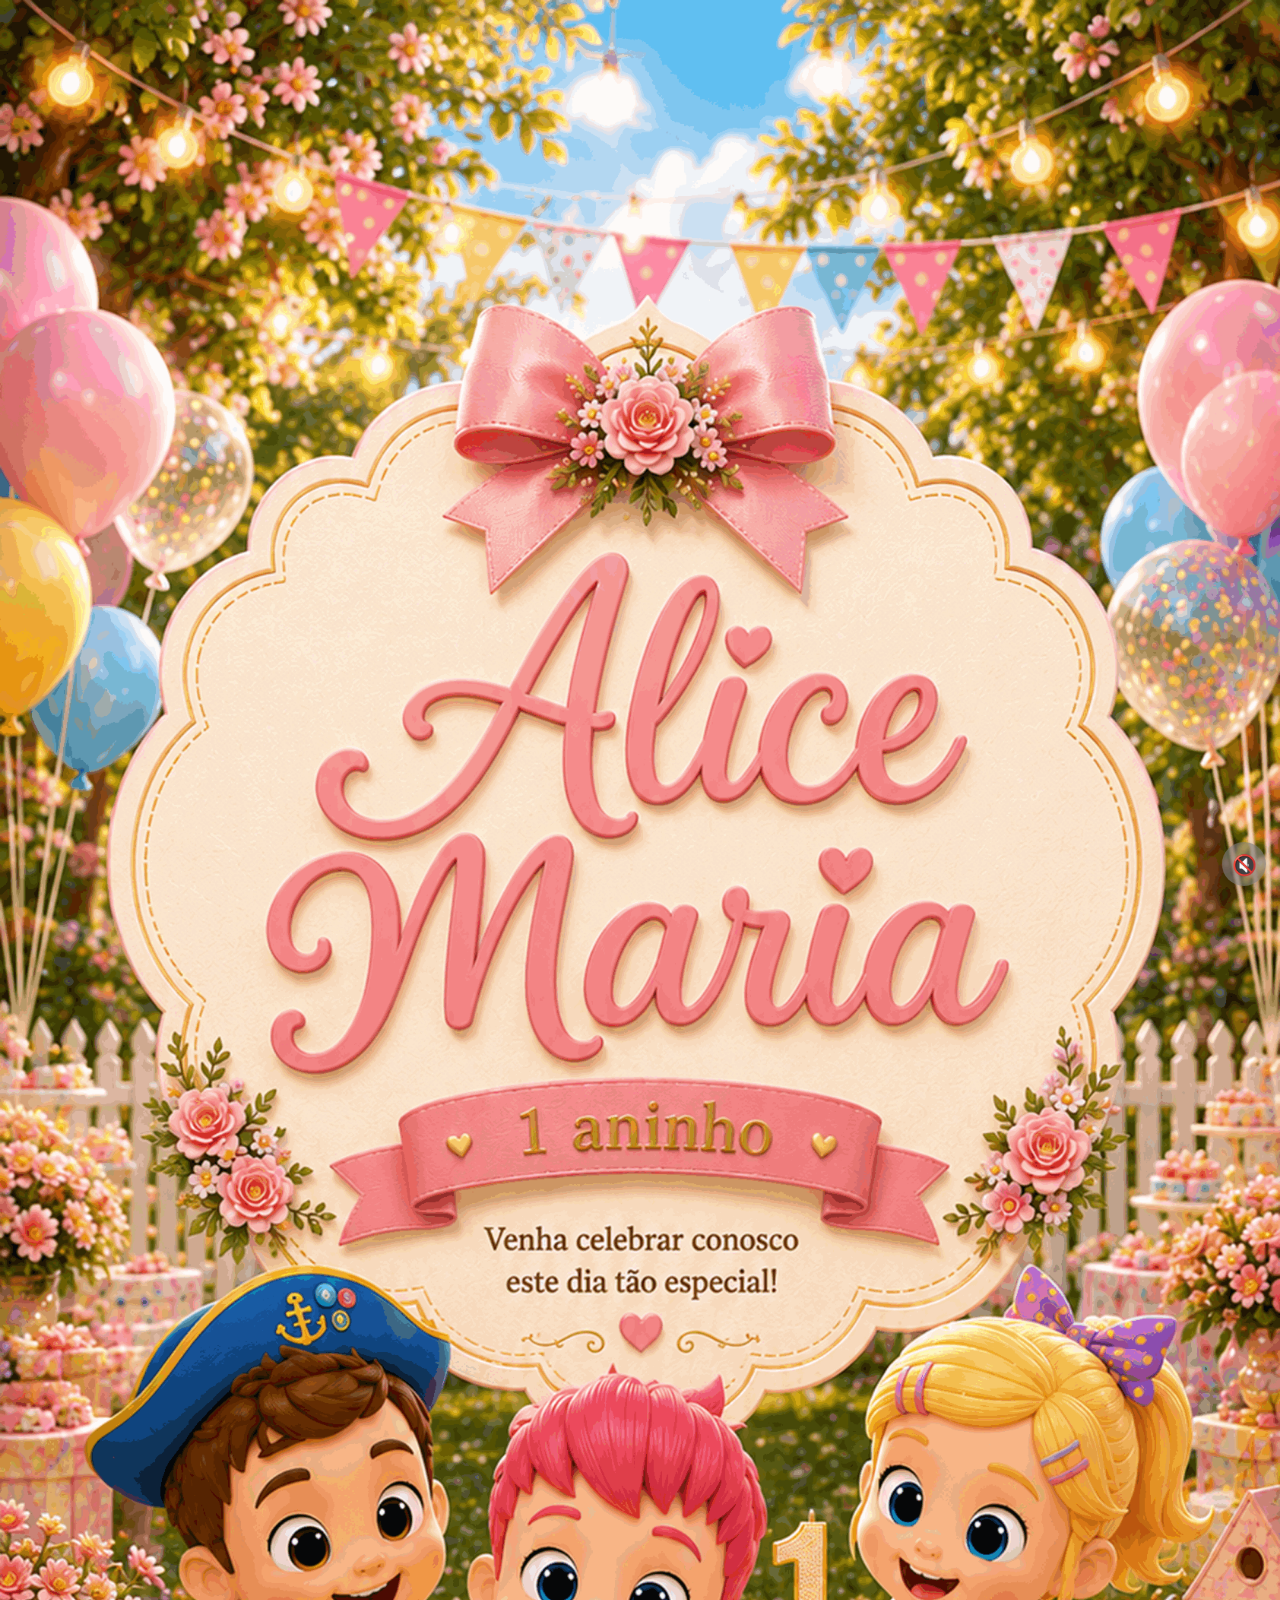
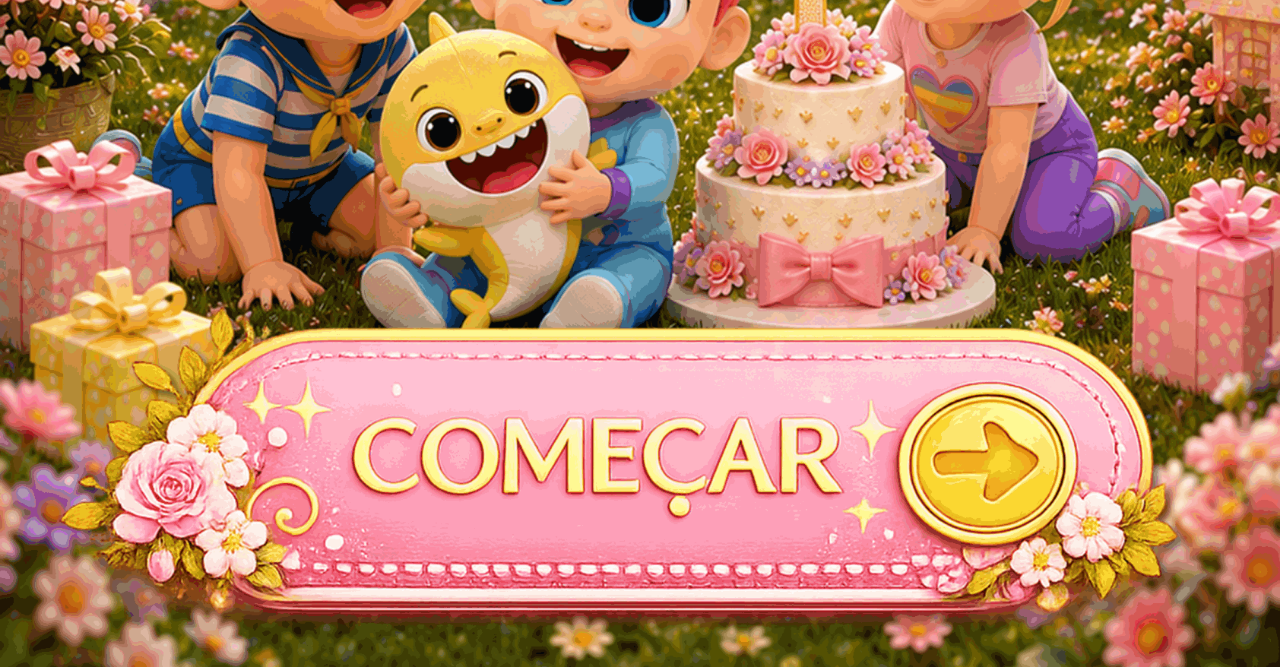
==== index.html @ 955178db "Add files via upload" ====
<!doctype html>
<html lang="pt-BR"><head><meta charset="utf-8"><meta name="viewport" content="width=device-width,initial-scale=1,viewport-fit=cover"><title>Convite Alice Maria</title><link rel="stylesheet" href="assets/css/convite.css"></head>
<body>
<div class="convite">
<img src="assets/images/pagina1.png" alt="Convite Alice Maria — Página 1">
<a class="hit" href="pagina2.html" aria-label="Começar" style="left:7.5%;top:84.8%;width:85%;height:12%;"></a>
</div>
<button class="music-toggle" aria-label="Música">🔇</button>
<script src="assets/js/music.js"></script>
</body></html>
---- assets/css/convite.css ----
*{box-sizing:border-box}
html,body{margin:0;padding:0;background:#fff}
body{font-family:Arial,sans-serif;overflow-x:hidden}
.convite{position:relative;width:100%;max-width:1684px;margin:0 auto;line-height:0}
.convite img{display:block;width:100%;height:auto}
.hit{position:absolute;display:block;z-index:10;background:transparent;cursor:pointer}
.music-toggle{position:fixed;right:14px;bottom:14px;z-index:100;width:44px;height:44px;border:0;border-radius:50%;background:rgba(255,105,160,.9);color:#fff;font-size:20px;line-height:44px;text-align:center;box-shadow:0 2px 10px rgba(0,0,0,.2);cursor:pointer}
.music-toggle.off{background:rgba(120,120,120,.65)}
.external-placeholder{cursor:pointer}
@media (min-width:1685px){.convite{width:1684px}}
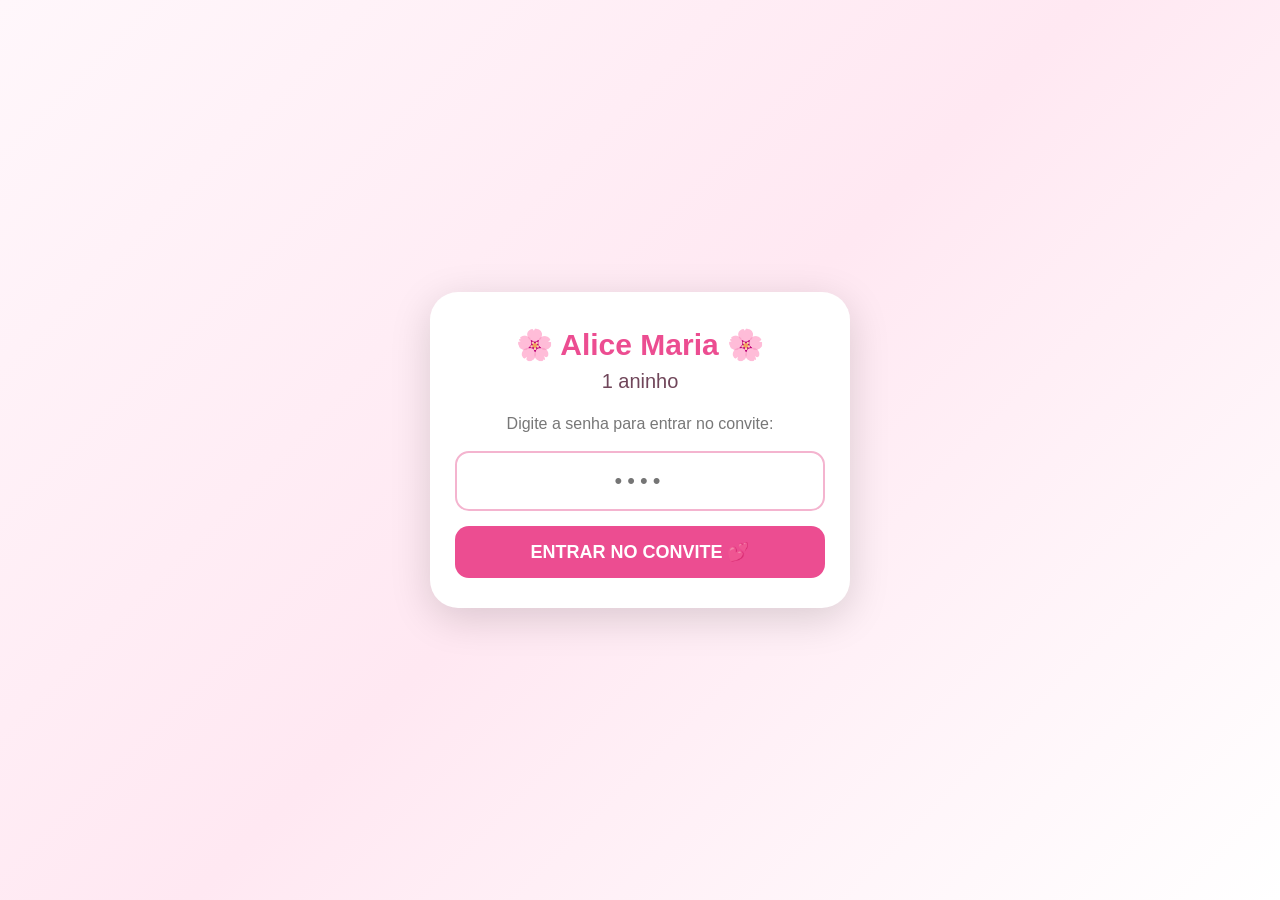
==== commit a2f08e4b: "Adicionar tela de senha do convite" ====
--- a/index.html
+++ b/index.html
@@ -1,10 +1,243 @@
 <!doctype html>
-<html lang="pt-BR"><head><meta charset="utf-8"><meta name="viewport" content="width=device-width,initial-scale=1,viewport-fit=cover"><title>Convite Alice Maria</title><link rel="stylesheet" href="assets/css/convite.css"></head>
+<html lang="pt-BR">
+<head>
+<meta charset="utf-8">
+<meta name="viewport" content="width=device-width,initial-scale=1,viewport-fit=cover">
+
+<!-- Não solicitar indexação pelos mecanismos de busca -->
+<meta name="robots" content="noindex,nofollow,noarchive">
+<meta name="googlebot" content="noindex,nofollow,noarchive">
+
+<title>Convite Alice Maria</title>
+
+<style>
+*{
+  box-sizing:border-box;
+}
+
+html,body{
+  margin:0;
+  padding:0;
+  width:100%;
+  min-height:100%;
+  background:#fff;
+  font-family:Arial,sans-serif;
+}
+
+body{
+  overflow-x:hidden;
+}
+
+/* Tela de senha */
+#senhaTela{
+  position:fixed;
+  inset:0;
+  z-index:99999;
+  display:flex;
+  align-items:center;
+  justify-content:center;
+  padding:25px;
+  background:linear-gradient(135deg,#fff7fb,#ffe8f2,#fff);
+}
+
+.senha-caixa{
+  width:min(420px,92vw);
+  padding:35px 25px 30px;
+  text-align:center;
+  background:#fff;
+  border-radius:28px;
+  box-shadow:0 10px 40px rgba(0,0,0,.15);
+}
+
+.senha-caixa h1{
+  margin:0 0 8px;
+  color:#ec4d91;
+  font-size:30px;
+}
+
+.senha-caixa h2{
+  margin:0 0 22px;
+  color:#70465a;
+  font-size:20px;
+  font-weight:500;
+}
+
+.senha-caixa p{
+  margin:0 0 18px;
+  color:#777;
+  font-size:16px;
+}
+
+#senha{
+  width:100%;
+  padding:15px;
+  border:2px solid #f4b4cf;
+  border-radius:14px;
+  text-align:center;
+  font-size:22px;
+  letter-spacing:5px;
+  outline:none;
+}
+
+#senha:focus{
+  border-color:#ec4d91;
+}
+
+#entrar{
+  width:100%;
+  margin-top:15px;
+  padding:15px;
+  border:0;
+  border-radius:14px;
+  background:#ec4d91;
+  color:white;
+  font-size:18px;
+  font-weight:bold;
+  cursor:pointer;
+}
+
+#erro{
+  display:none;
+  margin-top:14px;
+  color:#d93667;
+  font-size:14px;
+}
+
+/* Convite */
+#convite{
+  display:none;
+  position:relative;
+  width:100%;
+}
+
+#convite img{
+  display:block;
+  width:100%;
+  height:auto;
+}
+
+.botao-comecar{
+  position:absolute;
+  left:7.5%;
+  top:84.8%;
+  width:85%;
+  height:12%;
+  display:block;
+  cursor:pointer;
+  z-index:10;
+}
+
+.music-toggle{
+  position:fixed;
+  right:18px;
+  bottom:18px;
+  z-index:100;
+  width:48px;
+  height:48px;
+  border:0;
+  border-radius:50%;
+  background:white;
+  box-shadow:0 3px 12px rgba(0,0,0,.2);
+  font-size:20px;
+  cursor:pointer;
+}
+</style>
+</head>
+
 <body>
-<div class="convite">
-<img src="assets/images/pagina1.png" alt="Convite Alice Maria — Página 1">
-<a class="hit" href="pagina2.html" aria-label="Começar" style="left:7.5%;top:84.8%;width:85%;height:12%;"></a>
+
+<!-- TELA DE SENHA -->
+<div id="senhaTela">
+  <div class="senha-caixa">
+    <h1>🌸 Alice Maria 🌸</h1>
+    <h2>1 aninho</h2>
+
+    <p>Digite a senha para entrar no convite:</p>
+
+    <input
+      id="senha"
+      type="password"
+      inputmode="numeric"
+      maxlength="4"
+      placeholder="••••"
+      autocomplete="off"
+    >
+
+    <button id="entrar" type="button">ENTRAR NO CONVITE 💕</button>
+
+    <div id="erro">Senha incorreta. Tente novamente. 💗</div>
+  </div>
 </div>
-<button class="music-toggle" aria-label="Música">🔇</button>
+
+<!-- CONVITE ORIGINAL -->
+<div id="convite">
+
+  <img
+    src="assets/images/pagina1.png"
+    alt="Convite Alice Maria – Página 1"
+  >
+
+  <a
+    class="botao-comecar"
+    href="pagina2.html"
+    aria-label="Começar"
+  ></a>
+
+</div>
+
+<!-- MÚSICA -->
+<button
+  class="music-toggle"
+  aria-label="Música"
+  title="Música"
+>🔇</button>
+
 <script src="assets/js/music.js"></script>
-</body></html>
+
+<script>
+const senhaCorreta = "1209";
+
+const senhaTela = document.getElementById("senhaTela");
+const convite = document.getElementById("convite");
+const senha = document.getElementById("senha");
+const entrar = document.getElementById("entrar");
+const erro = document.getElementById("erro");
+
+function liberarConvite(){
+
+  if(senha.value === senhaCorreta){
+
+    senhaTela.style.display = "none";
+    convite.style.display = "block";
+
+    sessionStorage.setItem("aliceConviteLiberado","sim");
+
+  }else{
+
+    erro.style.display = "block";
+    senha.value = "";
+    senha.focus();
+
+  }
+}
+
+entrar.addEventListener("click", liberarConvite);
+
+senha.addEventListener("keydown", function(event){
+
+  if(event.key === "Enter"){
+    liberarConvite();
+  }
+
+});
+
+/* Se a pessoa já digitou a senha nesta sessão,
+   não pede novamente ao voltar para o convite */
+if(sessionStorage.getItem("aliceConviteLiberado") === "sim"){
+  senhaTela.style.display = "none";
+  convite.style.display = "block";
+}
+</script>
+
+</body>
+</html>
